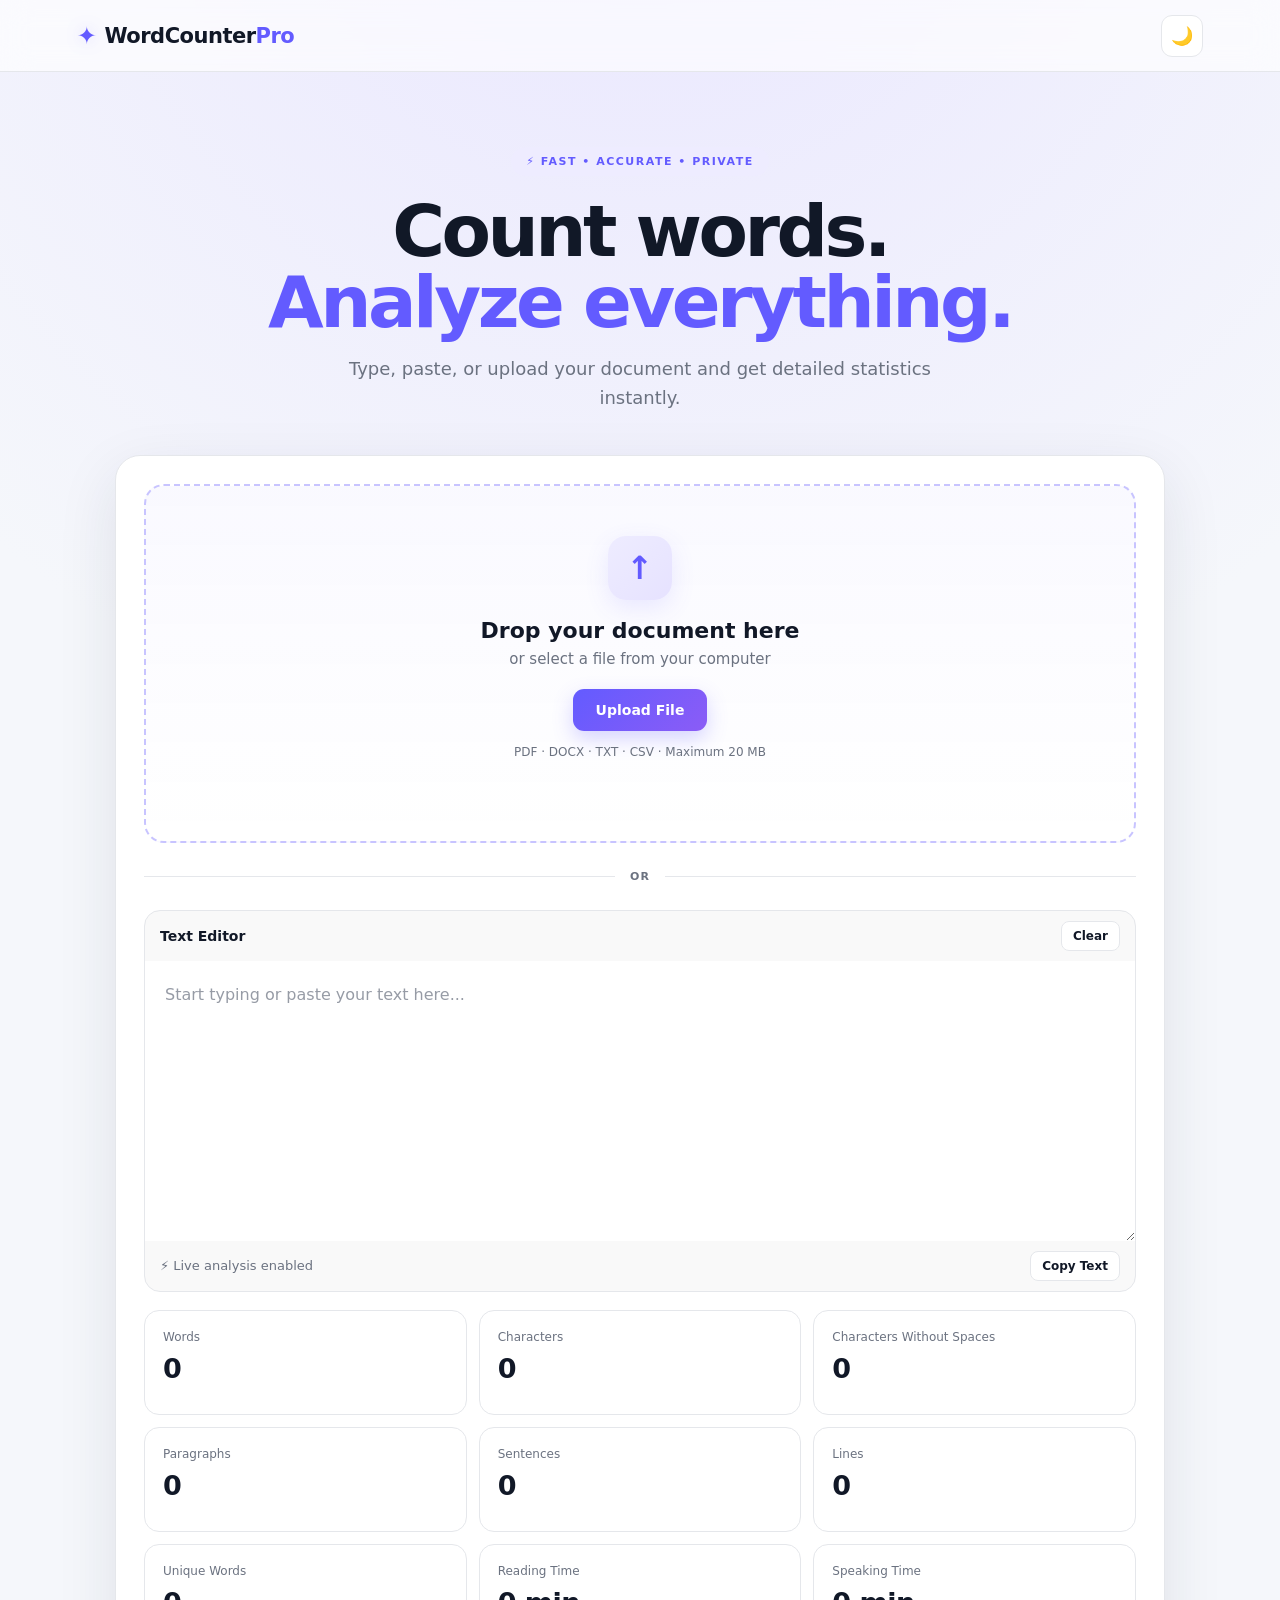
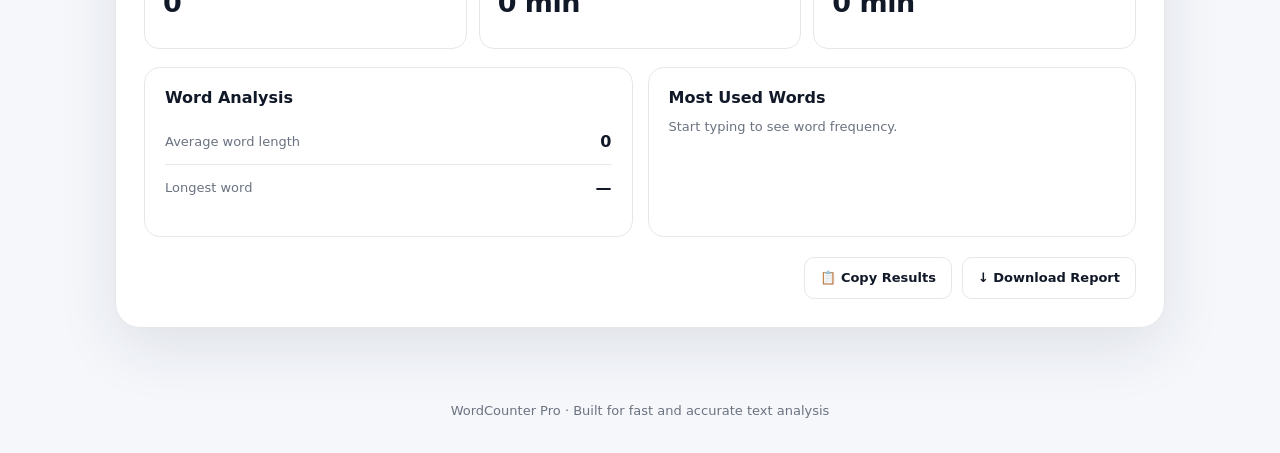
==== frontend/index.html @ 3a003960 "Initial WordCounter Pro website" ====
<!DOCTYPE html>

<html lang="en">

<head>

    <meta charset="UTF-8">

    <meta
        name="viewport"
        content="width=device-width, initial-scale=1.0"
    >

    <title>WordCounter Pro</title>

    <link
        rel="stylesheet"
        href="style.css"
    >

</head>


<body>


<header class="navbar">

    <div class="logo">

        <span class="logo-icon">✦</span>

        WordCounter
        <span>Pro</span>

    </div>


    <button
        id="themeButton"
        class="theme-button"
    >

        🌙

    </button>

</header>



<main>


<section class="hero">

    <div class="badge">

        ⚡ FAST • ACCURATE • PRIVATE

    </div>


    <h1>

        Count words.
        <span>Analyze everything.</span>

    </h1>


    <p>

        Type, paste, or upload your document
        and get detailed statistics instantly.

    </p>

</section>



<section class="main-card">


<!-- UPLOAD -->

<div
    id="dropZone"
    class="upload-area"
>


    <div class="upload-icon">

        ↑

    </div>


    <h2>

        Drop your document here

    </h2>


    <p>

        or select a file from your computer

    </p>


    <label class="upload-button">

        Upload File

        <input
            id="fileInput"
            type="file"
            accept=".pdf,.docx,.txt,.csv"
            hidden
        >

    </label>


    <small>

        PDF · DOCX · TXT · CSV
        · Maximum 20 MB

    </small>


    <div
        id="uploadStatus"
        class="upload-status"
    ></div>


</div>



<div class="or">

    <span>OR</span>

</div>



<!-- TEXT EDITOR -->

<div class="editor">


    <div class="editor-header">

        <strong>

            Text Editor

        </strong>


        <button
            id="clearButton"
            class="small-button"
        >

            Clear

        </button>

    </div>


    <textarea
        id="textInput"
        placeholder="Start typing or paste your text here..."
    ></textarea>


    <div class="editor-footer">

        <span>

            ⚡ Live analysis enabled

        </span>


        <button
            id="copyTextButton"
            class="small-button"
        >

            Copy Text

        </button>

    </div>


</div>



<!-- STATISTICS -->

<section class="statistics">


<div class="stat-card">

    <span>Words</span>

    <strong id="words">
        0
    </strong>

</div>


<div class="stat-card">

    <span>Characters</span>

    <strong id="characters">
        0
    </strong>

</div>


<div class="stat-card">

    <span>Characters Without Spaces</span>

    <strong id="charactersNoSpaces">
        0
    </strong>

</div>


<div class="stat-card">

    <span>Paragraphs</span>

    <strong id="paragraphs">
        0
    </strong>

</div>


<div class="stat-card">

    <span>Sentences</span>

    <strong id="sentences">
        0
    </strong>

</div>


<div class="stat-card">

    <span>Lines</span>

    <strong id="lines">
        0
    </strong>

</div>


<div class="stat-card">

    <span>Unique Words</span>

    <strong id="uniqueWords">
        0
    </strong>

</div>


<div class="stat-card">

    <span>Reading Time</span>

    <strong id="readingTime">
        0 min
    </strong>

</div>


<div class="stat-card">

    <span>Speaking Time</span>

    <strong id="speakingTime">
        0 min
    </strong>

</div>


</section>



<!-- ADVANCED -->

<section class="advanced">


<div class="advanced-card">

    <h3>
        Word Analysis
    </h3>


    <div class="analysis-row">

        <span>
            Average word length
        </span>

        <strong id="averageWord">
            0
        </strong>

    </div>


    <div class="analysis-row">

        <span>
            Longest word
        </span>

        <strong id="longestWord">
            —
        </strong>

    </div>

</div>



<div class="advanced-card">

    <h3>
        Most Used Words
    </h3>


    <div
        id="topWords"
        class="top-words"
    >

        <span class="empty">

            Start typing to see word frequency.

        </span>

    </div>

</div>


</section>



<!-- ACTIONS -->

<div class="actions">


<button
    id="copyResults"
    class="secondary-button"
>

    📋 Copy Results

</button>


<button
    id="downloadResults"
    class="secondary-button"
>

    ↓ Download Report

</button>


</div>


</section>

</main>



<footer>

    WordCounter Pro · Built for fast and accurate text analysis

</footer>



<script src="app.js"></script>

</body>

</html>
---- frontend/style.css ----
:root {
    --background: #f5f7fb;
    --card: #ffffff;
    --card-hover: #fafaff;
    --text: #111827;
    --muted: #6b7280;
    --border: #e5e7eb;

    --primary: #635bff;
    --primary-dark: #5148e5;
    --secondary: #8b5cf6;

    --success: #10b981;
    --danger: #ef4444;

    --shadow:
        0 20px 60px rgba(31, 41, 55, 0.10);

    --shadow-small:
        0 8px 25px rgba(31, 41, 55, 0.08);
}


/* =====================================================
   DARK MODE VARIABLES
===================================================== */

body.dark {
    --background: #090d18;
    --card: #111827;
    --card-hover: #172033;
    --text: #f9fafb;
    --muted: #9ca3af;
    --border: #263149;

    --shadow:
        0 20px 60px rgba(0, 0, 0, 0.35);

    --shadow-small:
        0 8px 25px rgba(0, 0, 0, 0.25);
}


/* =====================================================
   RESET
===================================================== */

* {
    box-sizing: border-box;
    margin: 0;
    padding: 0;
}


html {
    scroll-behavior: smooth;
}


body {
    min-height: 100vh;

    font-family:
        Inter,
        system-ui,
        -apple-system,
        BlinkMacSystemFont,
        "Segoe UI",
        sans-serif;

    color: var(--text);

    background:
        radial-gradient(
            circle at 50% -10%,
            #e9e6ff 0%,
            var(--background) 42%
        );

    transition:
        background 0.3s ease,
        color 0.3s ease;
}


body.dark {
    background:
        radial-gradient(
            circle at 50% -10%,
            #28204f 0%,
            var(--background) 45%
        );
}


button,
input,
textarea {
    font-family: inherit;
}


button {
    cursor: pointer;
}


::selection {
    background: rgba(99, 91, 255, 0.25);
}


/* =====================================================
   NAVBAR
===================================================== */

.navbar {
    width: 100%;
    height: 72px;

    display: flex;
    align-items: center;
    justify-content: space-between;

    padding: 0 6%;

    border-bottom: 1px solid var(--border);

    background: rgba(255, 255, 255, 0.65);

    backdrop-filter: blur(15px);
    -webkit-backdrop-filter: blur(15px);

    position: sticky;
    top: 0;

    z-index: 100;

    transition:
        background 0.3s ease,
        border-color 0.3s ease;
}


body.dark .navbar {
    background: rgba(17, 24, 39, 0.75);
}


/* =====================================================
   LOGO
===================================================== */

.logo {
    display: flex;
    align-items: center;

    font-size: 21px;
    font-weight: 750;

    letter-spacing: -0.5px;
}


.logo-icon {
    color: var(--primary);

    font-size: 24px;

    margin-right: 8px;

    filter:
        drop-shadow(
            0 0 8px rgba(99, 91, 255, 0.25)
        );
}


.logo span:last-child {
    color: var(--primary);
}


/* =====================================================
   THEME BUTTON
===================================================== */

.theme-button {
    width: 42px;
    height: 42px;

    display: flex;
    align-items: center;
    justify-content: center;

    border: 1px solid var(--border);

    border-radius: 11px;

    background: var(--card);

    color: var(--text);

    font-size: 18px;

    transition:
        transform 0.2s ease,
        border-color 0.2s ease,
        background 0.2s ease;
}


.theme-button:hover {
    border-color: var(--primary);

    transform: translateY(-2px);

    box-shadow:
        0 5px 15px rgba(99, 91, 255, 0.15);
}


.theme-button:active {
    transform: scale(0.95);
}


/* =====================================================
   MAIN
===================================================== */

main {
    width: min(1050px, 92%);

    margin: 0 auto;

    padding-bottom: 40px;
}


/* =====================================================
   HERO
===================================================== */

.hero {
    text-align: center;

    padding:
        75px
        0
        42px;
}


.badge {
    display: inline-flex;
    align-items: center;
    justify-content: center;

    padding:
        8px
        15px;

    border-radius: 999px;

    background: #eeecff;

    color: var(--primary);

    font-size: 11px;

    font-weight: 800;

    letter-spacing: 1.5px;
}


body.dark .badge {
    background: #211d40;
}


.hero h1 {
    margin:
        20px
        0
        18px;

    font-size:
        clamp(42px, 7vw, 72px);

    line-height: 0.98;

    letter-spacing: -3.5px;

    font-weight: 800;
}


.hero h1 span {
    display: block;

    color: var(--primary);
}


.hero p {
    max-width: 650px;

    margin: auto;

    color: var(--muted);

    font-size: 18px;

    line-height: 1.6;
}


/* =====================================================
   MAIN APPLICATION CARD
===================================================== */

.main-card {
    background: var(--card);

    border:
        1px solid var(--border);

    border-radius: 25px;

    padding: 28px;

    box-shadow: var(--shadow);

    transition:
        background 0.3s ease,
        border-color 0.3s ease;
}


/* =====================================================
   UPLOAD AREA
===================================================== */

.upload-area {
    position: relative;

    border:
        2px dashed #c8c4ff;

    border-radius: 20px;

    padding:
        50px
        20px;

    text-align: center;

    background:
        linear-gradient(
            180deg,
            rgba(99, 91, 255, 0.035),
            transparent
        );

    transition:
        transform 0.25s ease,
        border-color 0.25s ease,
        background 0.25s ease;
}


body.dark .upload-area {
    border-color: #4d46a5;

    background:
        linear-gradient(
            180deg,
            rgba(99, 91, 255, 0.08),
            transparent
        );
}


.upload-area:hover {
    border-color: var(--primary);

    background:
        linear-gradient(
            180deg,
            rgba(99, 91, 255, 0.07),
            transparent
        );
}


.upload-area.dragging {
    transform: scale(1.015);

    border-color: var(--primary);

    background:
        rgba(99, 91, 255, 0.08);

    box-shadow:
        0 0 0 5px rgba(99, 91, 255, 0.08);
}


/* =====================================================
   UPLOAD ICON
===================================================== */

.upload-icon {
    width: 64px;
    height: 64px;

    margin:
        0
        auto
        18px;

    display: flex;
    align-items: center;
    justify-content: center;

    border-radius: 18px;

    background:
        linear-gradient(
            135deg,
            #eeecff,
            #e6e2ff
        );

    color: var(--primary);

    font-size: 32px;

    font-weight: 700;

    box-shadow:
        0 8px 25px rgba(99, 91, 255, 0.12);
}


body.dark .upload-icon {
    background:
        linear-gradient(
            135deg,
            #29234f,
            #211d40
        );
}


/* =====================================================
   UPLOAD TEXT
===================================================== */

.upload-area h2 {
    margin-bottom: 7px;

    font-size: 22px;

    font-weight: 750;
}


.upload-area p {
    margin-bottom: 4px;

    color: var(--muted);

    font-size: 15px;
}


.upload-area small {
    display: block;

    color: var(--muted);

    font-size: 12px;

    margin-top: 4px;
}


/* =====================================================
   UPLOAD BUTTON
===================================================== */

.upload-button {
    display: inline-flex;
    align-items: center;
    justify-content: center;

    margin:
        17px
        0
        10px;

    padding:
        13px
        23px;

    border-radius: 11px;

    background:
        linear-gradient(
            135deg,
            var(--primary),
            var(--secondary)
        );

    color: #ffffff;

    font-size: 14px;

    font-weight: 750;

    box-shadow:
        0 8px 20px rgba(99, 91, 255, 0.25);

    transition:
        transform 0.2s ease,
        box-shadow 0.2s ease;
}


.upload-button:hover {
    transform: translateY(-2px);

    box-shadow:
        0 12px 25px rgba(99, 91, 255, 0.32);
}


.upload-button:active {
    transform: translateY(0);
}


/* =====================================================
   UPLOAD STATUS
===================================================== */

.upload-status {
    min-height: 22px;

    margin-top: 10px;

    color: var(--primary);

    font-size: 13px;

    font-weight: 600;
}


/* =====================================================
   OR DIVIDER
===================================================== */

.or {
    display: flex;
    align-items: center;

    gap: 15px;

    margin:
        27px
        0;

    color: var(--muted);

    font-size: 11px;

    font-weight: 800;

    letter-spacing: 1px;
}


.or::before,
.or::after {
    content: "";

    flex: 1;

    height: 1px;

    background: var(--border);
}


/* =====================================================
   TEXT EDITOR
===================================================== */

.editor {
    overflow: hidden;

    border:
        1px solid var(--border);

    border-radius: 16px;

    background: var(--card);

    transition:
        border-color 0.2s ease,
        box-shadow 0.2s ease;
}


.editor:focus-within {
    border-color: var(--primary);

    box-shadow:
        0 0 0 4px rgba(99, 91, 255, 0.08);
}


/* =====================================================
   EDITOR HEADER / FOOTER
===================================================== */

.editor-header,
.editor-footer {
    min-height: 48px;

    display: flex;
    align-items: center;
    justify-content: space-between;

    padding:
        10px
        15px;

    background:
        rgba(100, 100, 100, 0.035);

    color: var(--muted);

    font-size: 13px;
}


.editor-header strong {
    color: var(--text);

    font-size: 14px;
}


/* =====================================================
   TEXTAREA
===================================================== */

textarea {
    display: block;

    width: 100%;

    min-height: 280px;

    resize: vertical;

    border: none;

    outline: none;

    padding:
        20px;

    background: var(--card);

    color: var(--text);

    font-family: inherit;

    font-size: 16px;

    line-height: 1.75;

    transition:
        background 0.3s ease,
        color 0.3s ease;
}


textarea::placeholder {
    color: var(--muted);

    opacity: 0.7;
}


/* =====================================================
   SMALL BUTTON
===================================================== */

.small-button {
    border:
        1px solid var(--border);

    background: var(--card);

    color: var(--text);

    padding:
        7px
        11px;

    border-radius: 8px;

    font-size: 12px;

    font-weight: 600;

    transition:
        border-color 0.2s ease,
        background 0.2s ease,
        transform 0.2s ease;
}


.small-button:hover {
    border-color: var(--primary);

    color: var(--primary);

    transform: translateY(-1px);
}


/* =====================================================
   STATISTICS
===================================================== */

.statistics {
    display: grid;

    grid-template-columns:
        repeat(3, 1fr);

    gap: 12px;

    margin-top: 18px;
}


.stat-card {
    min-height: 105px;

    border:
        1px solid var(--border);

    border-radius: 15px;

    padding: 18px;

    background: var(--card);

    transition:
        transform 0.2s ease,
        border-color 0.2s ease,
        background 0.2s ease;
}


.stat-card:hover {
    transform: translateY(-3px);

    border-color:
        rgba(99, 91, 255, 0.45);

    background: var(--card-hover);

    box-shadow: var(--shadow-small);
}


.stat-card span {
    display: block;

    color: var(--muted);

    font-size: 12px;

    line-height: 1.4;
}


.stat-card strong {
    display: block;

    margin-top: 8px;

    color: var(--text);

    font-size: 27px;

    font-weight: 750;

    letter-spacing: -0.5px;

    overflow-wrap: anywhere;
}


/* =====================================================
   ADVANCED ANALYSIS
===================================================== */

.advanced {
    display: grid;

    grid-template-columns:
        1fr 1fr;

    gap: 15px;

    margin-top: 18px;
}


.advanced-card {
    min-height: 170px;

    border:
        1px solid var(--border);

    border-radius: 16px;

    padding: 20px;

    background: var(--card);
}


.advanced-card h3 {
    margin-bottom: 12px;

    font-size: 16px;
}


/* =====================================================
   ANALYSIS ROW
===================================================== */

.analysis-row {
    display: flex;

    align-items: center;

    justify-content: space-between;

    gap: 15px;

    padding:
        13px
        0;

    border-bottom:
        1px solid var(--border);
}


.analysis-row:last-child {
    border-bottom: none;
}


.analysis-row span {
    color: var(--muted);

    font-size: 13px;
}


.analysis-row strong {
    max-width: 55%;

    color: var(--text);

    text-align: right;

    overflow-wrap: anywhere;
}


/* =====================================================
   TOP WORDS
===================================================== */

.top-words {
    display: flex;

    flex-wrap: wrap;

    gap: 8px;
}


.word {
    display: inline-flex;
    align-items: center;

    padding:
        7px
        11px;

    border:
        1px solid var(--border);

    border-radius: 50px;

    background:
        rgba(99, 91, 255, 0.04);

    color: var(--text);

    font-size: 12px;

    transition:
        transform 0.2s ease,
        border-color 0.2s ease;
}


.word:hover {
    transform: translateY(-2px);

    border-color:
        rgba(99, 91, 255, 0.45);
}


.empty {
    color: var(--muted);

    font-size: 13px;
}


/* =====================================================
   ACTION BUTTONS
===================================================== */

.actions {
    display: flex;

    justify-content: flex-end;

    align-items: center;

    gap: 10px;

    margin-top: 20px;
}


.secondary-button {
    display: inline-flex;

    align-items: center;

    justify-content: center;

    gap: 7px;

    min-height: 42px;

    border:
        1px solid var(--border);

    background: var(--card);

    color: var(--text);

    border-radius: 10px;

    padding:
        10px
        15px;

    font-size: 13px;

    font-weight: 650;

    transition:
        transform 0.2s ease,
        border-color 0.2s ease,
        background 0.2s ease;
}


.secondary-button:hover {
    border-color: var(--primary);

    color: var(--primary);

    transform: translateY(-2px);

    background:
        rgba(99, 91, 255, 0.04);
}


.secondary-button:active {
    transform: translateY(0);
}


/* =====================================================
   FOOTER
===================================================== */

footer {
    text-align: center;

    color: var(--muted);

    padding:
        35px
        20px;

    font-size: 13px;
}


/* =====================================================
   SCROLLBAR
===================================================== */

::-webkit-scrollbar {
    width: 9px;
}


::-webkit-scrollbar-track {
    background: var(--background);
}


::-webkit-scrollbar-thumb {
    background: #aaa7c9;

    border-radius: 20px;
}


::-webkit-scrollbar-thumb:hover {
    background: var(--primary);
}


/* =====================================================
   RESPONSIVE — TABLET
===================================================== */

@media (max-width: 850px) {

    .statistics {
        grid-template-columns:
            repeat(2, 1fr);
    }


    .advanced {
        grid-template-columns:
            1fr;
    }

}


/* =====================================================
   RESPONSIVE — MOBILE
===================================================== */

@media (max-width: 600px) {

    .navbar {
        height: 64px;

        padding:
            0
            4%;
    }


    .logo {
        font-size: 18px;
    }


    .hero {
        padding:
            48px
            0
            30px;
    }


    .hero h1 {
        font-size:
            clamp(38px, 12vw, 55px);

        letter-spacing: -2.5px;
    }


    .hero p {
        font-size: 15px;
    }


    .main-card {
        padding: 15px;

        border-radius: 18px;
    }


    .upload-area {
        padding:
            38px
            15px;
    }


    .upload-area h2 {
        font-size: 19px;
    }


    .statistics {
        grid-template-columns:
            repeat(2, 1fr);

        gap: 9px;
    }


    .stat-card {
        min-height: 95px;

        padding: 14px;
    }


    .stat-card strong {
        font-size: 22px;
    }


    .stat-card span {
        font-size: 11px;
    }


    .advanced {
        grid-template-columns:
            1fr;
    }


    .actions {
        flex-direction: column;

        width: 100%;
    }


    .secondary-button {
        width: 100%;
    }


    textarea {
        min-height: 240px;

        font-size: 15px;
    }

}


/* =====================================================
   VERY SMALL PHONES
===================================================== */

@media (max-width: 380px) {

    .statistics {
        grid-template-columns:
            1fr;
    }


    .hero h1 {
        font-size: 38px;
    }


    .upload-icon {
        width: 55px;
        height: 55px;

        font-size: 27px;
    }

}
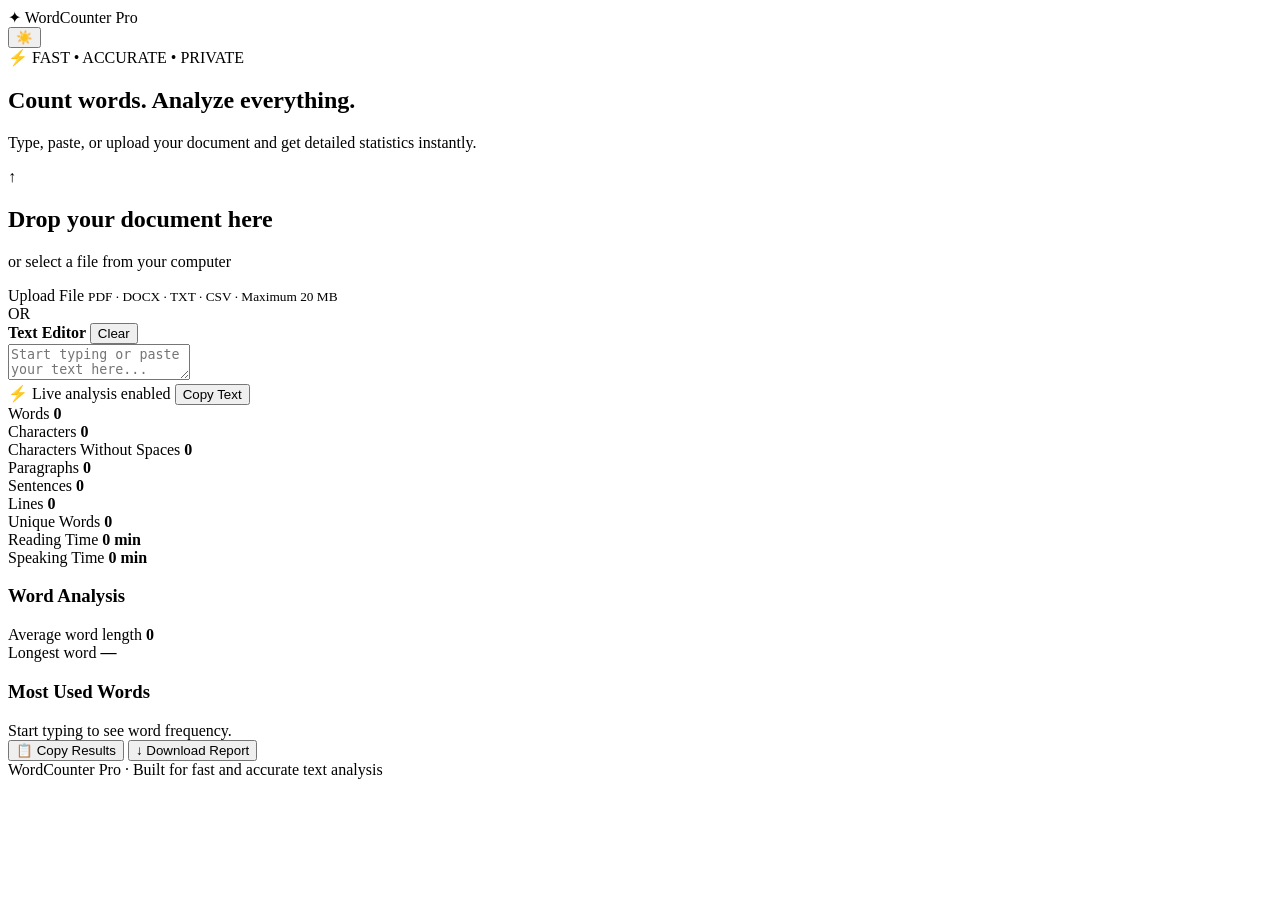
==== commit 27c1f751: "Move static files to frontend directory" ====
--- a/frontend/index.html
+++ b/frontend/index.html
@@ -1,5 +1,4 @@
 <!DOCTYPE html>
-
 <html lang="en">
 
 <head>
@@ -11,11 +10,58 @@
         content="width=device-width, initial-scale=1.0"
     >
 
+    <meta
+        name="description"
+        content="WordCounter Pro - Fast, accurate and private word counting and document analysis."
+    >
+
+    <meta
+        name="theme-color"
+        content="#6366f1"
+    >
+
     <title>WordCounter Pro</title>
+
+    <!-- =====================================================
+         THEME INITIALIZATION
+         Runs BEFORE the page is displayed.
+         This prevents dark/light mode flashing.
+    ====================================================== -->
+
+    <script>
+        (function () {
+
+            const savedTheme =
+                localStorage.getItem("wordcounter-theme");
+
+            if (
+                savedTheme === "light" ||
+                savedTheme === "dark"
+            ) {
+
+                document.documentElement.setAttribute(
+                    "data-theme",
+                    savedTheme
+                );
+
+            } else {
+
+                document.documentElement.setAttribute(
+                    "data-theme",
+                    "dark"
+                );
+            }
+
+        })();
+    </script>
+
+    <!-- =====================================================
+         STYLESHEET
+    ====================================================== -->
 
     <link
         rel="stylesheet"
-        href="style.css"
+        href="/static/style.css"
     >
 
 </head>
@@ -24,6 +70,10 @@
 <body>
 
 
+<!-- =====================================================
+     NAVBAR
+====================================================== -->
+
 <header class="navbar">
 
     <div class="logo">
@@ -31,6 +81,7 @@
         <span class="logo-icon">✦</span>
 
         WordCounter
+
         <span>Pro</span>
 
     </div>
@@ -39,32 +90,42 @@
     <button
         id="themeButton"
         class="theme-button"
-    >
-
-        🌙
-
+        type="button"
+        aria-label="Switch to light mode"
+        title="Switch to light mode"
+    >
+        ☀️
     </button>
 
 </header>
 
 
 
+<!-- =====================================================
+     MAIN
+====================================================== -->
+
 <main>
 
 
+<!-- =====================================================
+     HERO
+====================================================== -->
+
 <section class="hero">
 
     <div class="badge">
-
         ⚡ FAST • ACCURATE • PRIVATE
-
     </div>
 
 
     <h1>
 
         Count words.
-        <span>Analyze everything.</span>
+
+        <span>
+            Analyze everything.
+        </span>
 
     </h1>
 
@@ -80,39 +141,41 @@
 
 
 
+<!-- =====================================================
+     MAIN CARD
+====================================================== -->
+
 <section class="main-card">
 
 
-<!-- UPLOAD -->
+<!-- =====================================================
+     FILE UPLOAD
+====================================================== -->
 
 <div
     id="dropZone"
     class="upload-area"
 >
 
-
     <div class="upload-icon">
-
         ↑
-
     </div>
 
 
     <h2>
-
         Drop your document here
-
     </h2>
 
 
     <p>
-
         or select a file from your computer
-
     </p>
 
 
-    <label class="upload-button">
+    <label
+        class="upload-button"
+        for="fileInput"
+    >
 
         Upload File
 
@@ -127,32 +190,37 @@
 
 
     <small>
-
-        PDF · DOCX · TXT · CSV
-        · Maximum 20 MB
-
+        PDF · DOCX · TXT · CSV · Maximum 20 MB
     </small>
 
 
     <div
         id="uploadStatus"
         class="upload-status"
+        aria-live="polite"
     ></div>
 
-
 </div>
 
 
 
+<!-- =====================================================
+     OR
+====================================================== -->
+
 <div class="or">
 
-    <span>OR</span>
+    <span>
+        OR
+    </span>
 
 </div>
 
 
 
-<!-- TEXT EDITOR -->
+<!-- =====================================================
+     TEXT EDITOR
+====================================================== -->
 
 <div class="editor">
 
@@ -160,19 +228,16 @@
     <div class="editor-header">
 
         <strong>
-
             Text Editor
-
         </strong>
 
 
         <button
             id="clearButton"
             class="small-button"
+            type="button"
         >
-
             Clear
-
         </button>
 
     </div>
@@ -181,244 +246,271 @@
     <textarea
         id="textInput"
         placeholder="Start typing or paste your text here..."
+        spellcheck="true"
+        aria-label="Text editor"
     ></textarea>
 
 
     <div class="editor-footer">
 
         <span>
-
             ⚡ Live analysis enabled
-
         </span>
 
 
         <button
             id="copyTextButton"
             class="small-button"
+            type="button"
         >
-
             Copy Text
-
         </button>
 
     </div>
 
-
 </div>
 
 
 
-<!-- STATISTICS -->
-
-<section class="statistics">
-
-
-<div class="stat-card">
-
-    <span>Words</span>
-
-    <strong id="words">
-        0
-    </strong>
+<!-- =====================================================
+     STATISTICS
+====================================================== -->
+
+<section
+    class="statistics"
+    aria-label="Text statistics"
+>
+
+
+    <div class="stat-card">
+
+        <span>
+            Words
+        </span>
+
+        <strong id="words">
+            0
+        </strong>
+
+    </div>
+
+
+    <div class="stat-card">
+
+        <span>
+            Characters
+        </span>
+
+        <strong id="characters">
+            0
+        </strong>
+
+    </div>
+
+
+    <div class="stat-card">
+
+        <span>
+            Characters Without Spaces
+        </span>
+
+        <strong id="charactersNoSpaces">
+            0
+        </strong>
+
+    </div>
+
+
+    <div class="stat-card">
+
+        <span>
+            Paragraphs
+        </span>
+
+        <strong id="paragraphs">
+            0
+        </strong>
+
+    </div>
+
+
+    <div class="stat-card">
+
+        <span>
+            Sentences
+        </span>
+
+        <strong id="sentences">
+            0
+        </strong>
+
+    </div>
+
+
+    <div class="stat-card">
+
+        <span>
+            Lines
+        </span>
+
+        <strong id="lines">
+            0
+        </strong>
+
+    </div>
+
+
+    <div class="stat-card">
+
+        <span>
+            Unique Words
+        </span>
+
+        <strong id="uniqueWords">
+            0
+        </strong>
+
+    </div>
+
+
+    <div class="stat-card">
+
+        <span>
+            Reading Time
+        </span>
+
+        <strong id="readingTime">
+            0 min
+        </strong>
+
+    </div>
+
+
+    <div class="stat-card">
+
+        <span>
+            Speaking Time
+        </span>
+
+        <strong id="speakingTime">
+            0 min
+        </strong>
+
+    </div>
+
+</section>
+
+
+
+<!-- =====================================================
+     ADVANCED ANALYSIS
+====================================================== -->
+
+<section class="advanced">
+
+
+    <div class="advanced-card">
+
+        <h3>
+            Word Analysis
+        </h3>
+
+
+        <div class="analysis-row">
+
+            <span>
+                Average word length
+            </span>
+
+            <strong id="averageWord">
+                0
+            </strong>
+
+        </div>
+
+
+        <div class="analysis-row">
+
+            <span>
+                Longest word
+            </span>
+
+            <strong id="longestWord">
+                —
+            </strong>
+
+        </div>
+
+    </div>
+
+
+
+    <div class="advanced-card">
+
+        <h3>
+            Most Used Words
+        </h3>
+
+
+        <div
+            id="topWords"
+            class="top-words"
+        >
+
+            <span class="empty">
+                Start typing to see word frequency.
+            </span>
+
+        </div>
+
+    </div>
+
+</section>
+
+
+
+<!-- =====================================================
+     ACTIONS
+====================================================== -->
+
+<div class="actions">
+
+
+    <button
+        id="copyResults"
+        class="secondary-button"
+        type="button"
+    >
+
+        📋 Copy Results
+
+    </button>
+
+
+    <button
+        id="downloadResults"
+        class="secondary-button"
+        type="button"
+    >
+
+        ↓ Download Report
+
+    </button>
+
 
 </div>
 
 
-<div class="stat-card">
-
-    <span>Characters</span>
-
-    <strong id="characters">
-        0
-    </strong>
-
-</div>
-
-
-<div class="stat-card">
-
-    <span>Characters Without Spaces</span>
-
-    <strong id="charactersNoSpaces">
-        0
-    </strong>
-
-</div>
-
-
-<div class="stat-card">
-
-    <span>Paragraphs</span>
-
-    <strong id="paragraphs">
-        0
-    </strong>
-
-</div>
-
-
-<div class="stat-card">
-
-    <span>Sentences</span>
-
-    <strong id="sentences">
-        0
-    </strong>
-
-</div>
-
-
-<div class="stat-card">
-
-    <span>Lines</span>
-
-    <strong id="lines">
-        0
-    </strong>
-
-</div>
-
-
-<div class="stat-card">
-
-    <span>Unique Words</span>
-
-    <strong id="uniqueWords">
-        0
-    </strong>
-
-</div>
-
-
-<div class="stat-card">
-
-    <span>Reading Time</span>
-
-    <strong id="readingTime">
-        0 min
-    </strong>
-
-</div>
-
-
-<div class="stat-card">
-
-    <span>Speaking Time</span>
-
-    <strong id="speakingTime">
-        0 min
-    </strong>
-
-</div>
-
-
 </section>
 
-
-
-<!-- ADVANCED -->
-
-<section class="advanced">
-
-
-<div class="advanced-card">
-
-    <h3>
-        Word Analysis
-    </h3>
-
-
-    <div class="analysis-row">
-
-        <span>
-            Average word length
-        </span>
-
-        <strong id="averageWord">
-            0
-        </strong>
-
-    </div>
-
-
-    <div class="analysis-row">
-
-        <span>
-            Longest word
-        </span>
-
-        <strong id="longestWord">
-            —
-        </strong>
-
-    </div>
-
-</div>
-
-
-
-<div class="advanced-card">
-
-    <h3>
-        Most Used Words
-    </h3>
-
-
-    <div
-        id="topWords"
-        class="top-words"
-    >
-
-        <span class="empty">
-
-            Start typing to see word frequency.
-
-        </span>
-
-    </div>
-
-</div>
-
-
-</section>
-
-
-
-<!-- ACTIONS -->
-
-<div class="actions">
-
-
-<button
-    id="copyResults"
-    class="secondary-button"
->
-
-    📋 Copy Results
-
-</button>
-
-
-<button
-    id="downloadResults"
-    class="secondary-button"
->
-
-    ↓ Download Report
-
-</button>
-
-
-</div>
-
-
-</section>
-
 </main>
 
 
 
+<!-- =====================================================
+     FOOTER
+====================================================== -->
+
 <footer>
 
     WordCounter Pro · Built for fast and accurate text analysis
@@ -427,7 +519,12 @@
 
 
 
-<script src="app.js"></script>
+<!-- =====================================================
+     JAVASCRIPT
+====================================================== -->
+
+<script src="/static/app.js"></script>
+
 
 </body>
 
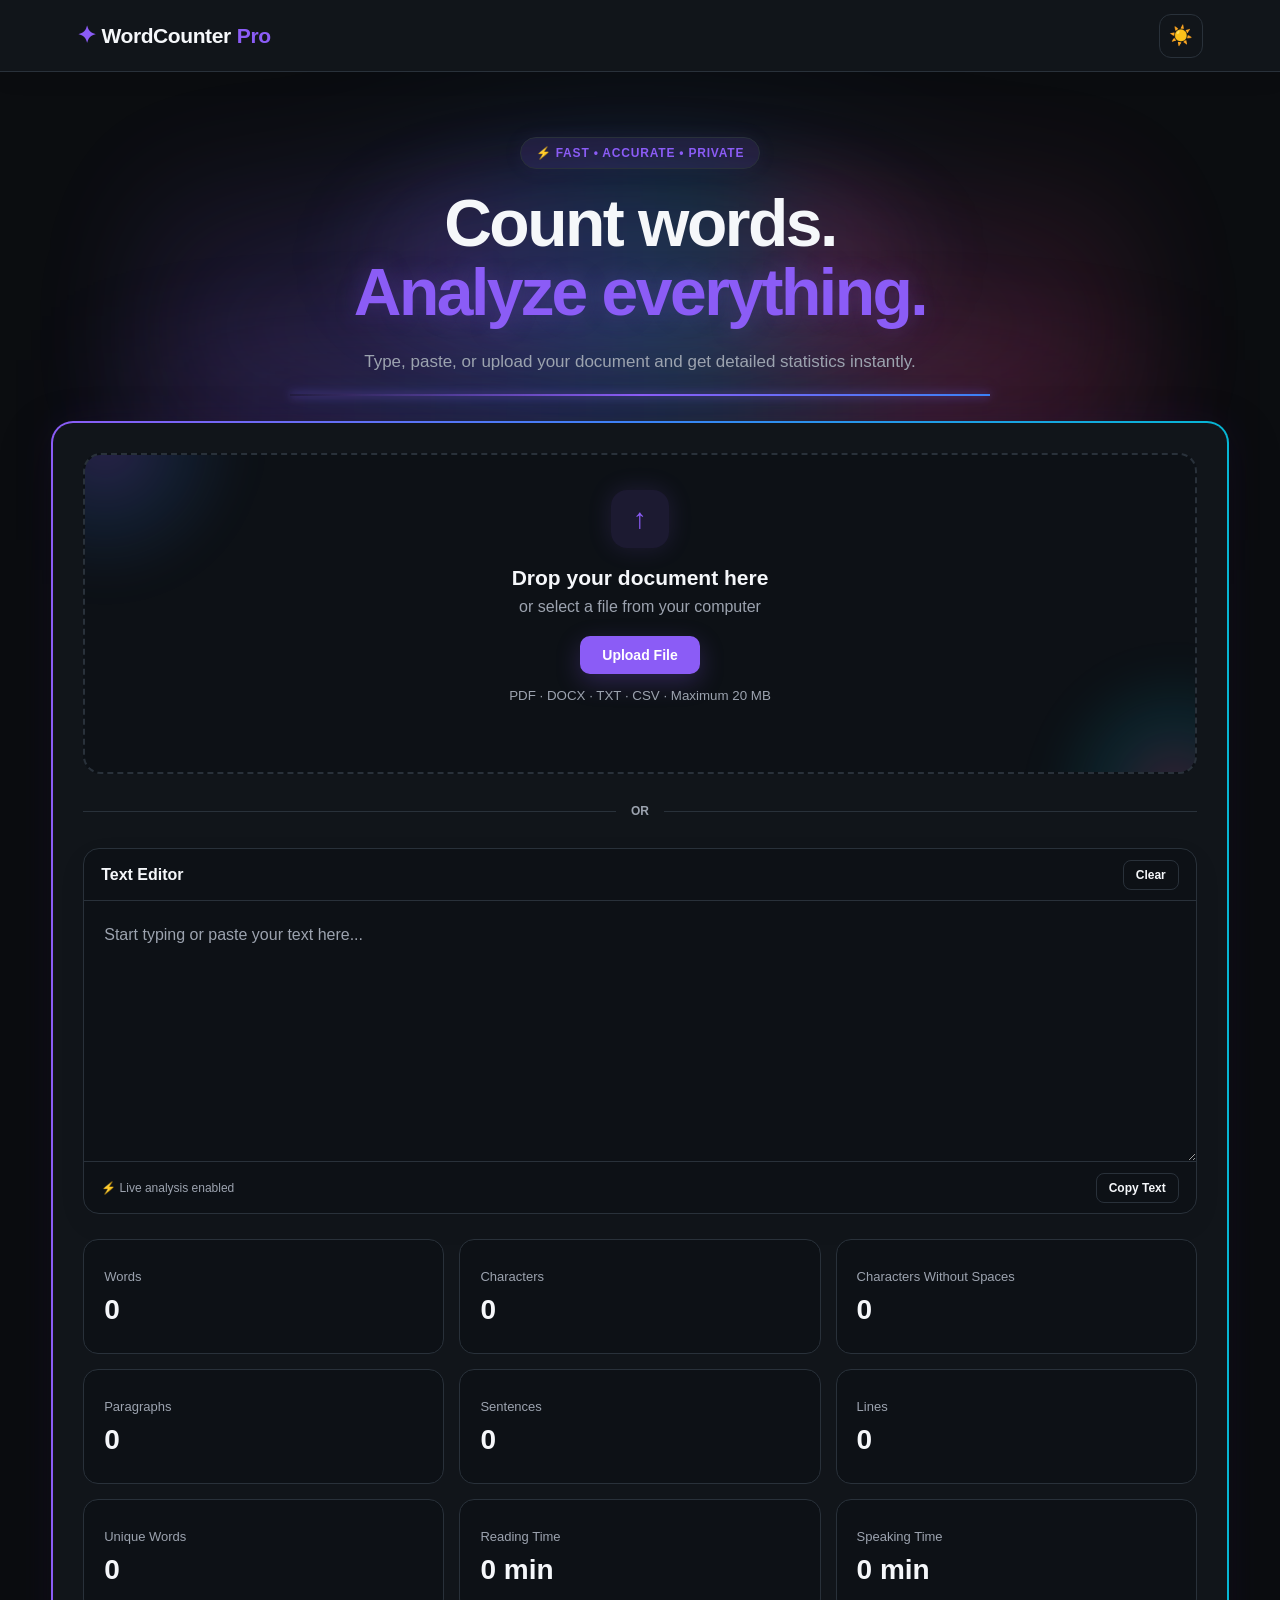
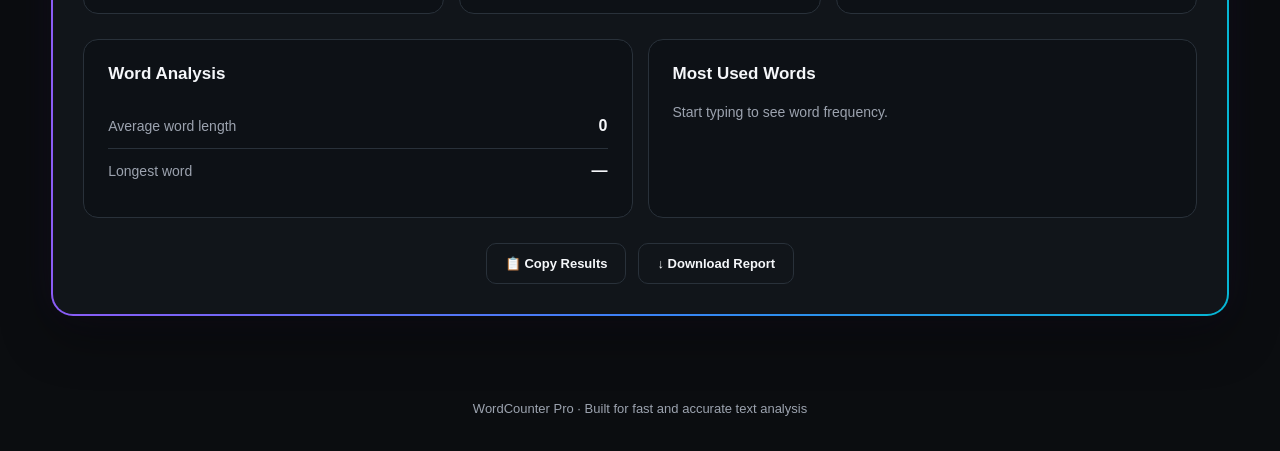
==== commit c9498ab5: "Fix CSS and JS asset paths for frontend host" ====
--- a/frontend/index.html
+++ b/frontend/index.html
@@ -61,7 +61,7 @@
 
     <link
         rel="stylesheet"
-        href="/static/style.css"
+        href="style.css"
     >
 
 </head>
@@ -523,7 +523,7 @@
      JAVASCRIPT
 ====================================================== -->
 
-<script src="/static/app.js"></script>
+<script src="app.js"></script>
 
 
 </body>
--- a/frontend/style.css
+++ b/frontend/style.css
@@ -0,0 +1,1690 @@
+/* =========================================================
+   WORDCOUNTER PRO
+   COMPLETE RESPONSIVE CSS
+   DARK + LIGHT MODE
+   PREMIUM RGB WAVE LIGHTING
+   NO BACKDROP-FILTER
+   ========================================================= */
+
+
+/* =========================================================
+   THEME VARIABLES
+   ========================================================= */
+
+:root {
+    --bg: #0b0d10;
+    --card: #11151a;
+    --card-hover: #171c22;
+
+    --text: #f5f7fa;
+    --muted: #9ca3af;
+
+    --border: #29313a;
+    --input: #0d1116;
+
+    --accent: #8b5cf6;
+    --accent-hover: #7c3aed;
+    --accent-soft: rgba(139, 92, 246, 0.12);
+
+    --success: #22c55e;
+    --danger: #ef4444;
+
+    --shadow: rgba(0, 0, 0, 0.35);
+}
+
+
+/* =========================================================
+   LIGHT MODE
+   ========================================================= */
+
+html[data-theme="light"] {
+    --bg: #f5f7fb;
+    --card: #ffffff;
+    --card-hover: #f8fafc;
+
+    --text: #111827;
+    --muted: #64748b;
+
+    --border: #d9e0e8;
+    --input: #ffffff;
+
+    --accent: #7c3aed;
+    --accent-hover: #6d28d9;
+    --accent-soft: rgba(124, 58, 237, 0.08);
+
+    --success: #16a34a;
+    --danger: #dc2626;
+
+    --shadow: rgba(15, 23, 42, 0.10);
+}
+
+
+/* =========================================================
+   RESET
+   ========================================================= */
+
+* {
+    margin: 0;
+    padding: 0;
+    box-sizing: border-box;
+}
+
+html {
+    scroll-behavior: smooth;
+}
+
+body {
+    min-height: 100vh;
+
+    font-family:
+        Inter,
+        -apple-system,
+        BlinkMacSystemFont,
+        "Segoe UI",
+        Roboto,
+        Arial,
+        sans-serif;
+
+    background: var(--bg);
+    color: var(--text);
+
+    overflow-x: hidden;
+
+    transition:
+        background-color 0.3s ease,
+        color 0.3s ease;
+}
+
+
+/* =========================================================
+   RGB BACKGROUND WAVE
+   ========================================================= */
+
+body::before {
+    content: "";
+
+    position: fixed;
+
+    width: 1000px;
+    height: 500px;
+
+    top: 80px;
+    left: 50%;
+
+    transform: translateX(-50%);
+
+    background:
+        radial-gradient(
+            ellipse at 20% 50%,
+            rgba(139, 92, 246, 0.24),
+            transparent 55%
+        ),
+        radial-gradient(
+            ellipse at 50% 40%,
+            rgba(59, 130, 246, 0.18),
+            transparent 55%
+        ),
+        radial-gradient(
+            ellipse at 80% 50%,
+            rgba(236, 72, 153, 0.22),
+            transparent 55%
+        );
+
+    filter: blur(60px);
+
+    opacity: 0.8;
+
+    pointer-events: none;
+
+    z-index: 0;
+
+    animation:
+        rgbAtmosphere 12s ease-in-out infinite alternate;
+}
+
+
+/* =========================================================
+   RGB WAVE STRIP
+   ========================================================= */
+
+body::after {
+    content: "";
+
+    position: fixed;
+
+    width: 1200px;
+    height: 240px;
+
+    top: 330px;
+    left: 50%;
+
+    transform: translateX(-50%);
+
+    background:
+        linear-gradient(
+            90deg,
+            transparent 0%,
+            rgba(139, 92, 246, 0.18) 20%,
+            rgba(59, 130, 246, 0.20) 40%,
+            rgba(6, 182, 212, 0.18) 55%,
+            rgba(236, 72, 153, 0.20) 75%,
+            transparent 100%
+        );
+
+    filter: blur(45px);
+
+    opacity: 0.65;
+
+    pointer-events: none;
+
+    z-index: 0;
+
+    animation:
+        rgbWaveMove 10s ease-in-out infinite alternate;
+}
+
+
+/* =========================================================
+   KEEP WEBSITE ABOVE RGB BACKGROUND
+   ========================================================= */
+
+.navbar,
+main,
+footer {
+    position: relative;
+    z-index: 1;
+}
+
+
+/* =========================================================
+   SMOOTH TRANSITIONS
+   ========================================================= */
+
+body,
+.navbar,
+.main-card,
+.editor,
+.upload-area,
+.stat-card,
+.advanced-card,
+.secondary-button,
+.small-button,
+.theme-button,
+.word-frequency,
+textarea {
+    transition:
+        background-color 0.3s ease,
+        color 0.3s ease,
+        border-color 0.3s ease,
+        box-shadow 0.3s ease;
+}
+
+
+/* =========================================================
+   NAVBAR
+   ========================================================= */
+
+.navbar {
+    height: 72px;
+
+    width: 100%;
+
+    display: flex;
+
+    align-items: center;
+
+    justify-content: space-between;
+
+    padding: 0 6%;
+
+    background: var(--card);
+
+    border-bottom: 1px solid var(--border);
+
+    position: sticky;
+
+    top: 0;
+
+    z-index: 1000;
+
+    box-shadow:
+        0 4px 25px rgba(0, 0, 0, 0.08);
+}
+
+
+/* =========================================================
+   LOGO
+   ========================================================= */
+
+.logo {
+    display: flex;
+
+    align-items: center;
+
+    gap: 6px;
+
+    font-size: 21px;
+
+    font-weight: 700;
+
+    letter-spacing: -0.4px;
+}
+
+.logo span:last-child {
+    color: var(--accent);
+}
+
+.logo-icon {
+    color: var(--accent);
+
+    font-size: 23px;
+
+    animation:
+        logoGlow 3s ease-in-out infinite alternate;
+}
+
+
+/* =========================================================
+   THEME BUTTON
+   ========================================================= */
+
+.theme-button {
+    width: 44px;
+    height: 44px;
+
+    display: flex;
+
+    align-items: center;
+    justify-content: center;
+
+    border: 1px solid var(--border);
+
+    border-radius: 12px;
+
+    background: var(--card);
+
+    color: var(--text);
+
+    font-size: 19px;
+
+    cursor: pointer;
+
+    outline: none;
+
+    position: relative;
+
+    overflow: hidden;
+}
+
+.theme-button:hover {
+    background: var(--accent-soft);
+
+    border-color: var(--accent);
+
+    transform: translateY(-1px);
+
+    box-shadow:
+        0 0 20px rgba(139, 92, 246, 0.25);
+}
+
+.theme-button:active {
+    transform: scale(0.94);
+}
+
+
+/* =========================================================
+   MAIN
+   ========================================================= */
+
+main {
+    width: min(1180px, 92%);
+
+    margin: 0 auto;
+
+    padding: 65px 0 50px;
+}
+
+
+/* =========================================================
+   HERO
+   ========================================================= */
+
+.hero {
+    text-align: center;
+
+    margin-bottom: 45px;
+
+    position: relative;
+
+    isolation: isolate;
+}
+
+
+/* =========================================================
+   HERO RGB GLOW
+   ========================================================= */
+
+.hero::before {
+    content: "";
+
+    position: absolute;
+
+    width: 650px;
+    height: 200px;
+
+    top: 20px;
+    left: 50%;
+
+    transform: translateX(-50%);
+
+    background:
+        linear-gradient(
+            90deg,
+            rgba(139, 92, 246, 0),
+            rgba(139, 92, 246, 0.20),
+            rgba(59, 130, 246, 0.20),
+            rgba(6, 182, 212, 0.18),
+            rgba(236, 72, 153, 0.20),
+            rgba(139, 92, 246, 0)
+        );
+
+    filter: blur(35px);
+
+    border-radius: 50%;
+
+    opacity: 0.7;
+
+    z-index: -1;
+
+    animation:
+        heroRGB 7s ease-in-out infinite alternate;
+}
+
+
+/* =========================================================
+   RGB LINE UNDER HERO
+   ========================================================= */
+
+.hero::after {
+    content: "";
+
+    position: absolute;
+
+    width: min(700px, 80%);
+
+    height: 2px;
+
+    left: 50%;
+    bottom: -20px;
+
+    transform: translateX(-50%);
+
+    background:
+        linear-gradient(
+            90deg,
+            transparent,
+            #8b5cf6,
+            #3b82f6,
+            #06b6d4,
+            #ec4899,
+            #8b5cf6,
+            transparent
+        );
+
+    background-size: 300% 100%;
+
+    box-shadow:
+        0 0 8px rgba(139, 92, 246, 0.7),
+        0 0 18px rgba(59, 130, 246, 0.4);
+
+    animation:
+        rgbLine 5s linear infinite;
+}
+
+
+.badge {
+    display: inline-block;
+
+    padding: 8px 15px;
+
+    border: 1px solid var(--border);
+
+    border-radius: 999px;
+
+    background: var(--accent-soft);
+
+    color: var(--accent);
+
+    font-size: 12px;
+
+    font-weight: 700;
+
+    letter-spacing: 0.8px;
+
+    margin-bottom: 20px;
+
+    box-shadow:
+        0 0 20px rgba(139, 92, 246, 0.08);
+}
+
+
+.hero h1 {
+    font-size: clamp(38px, 6vw, 66px);
+
+    line-height: 1.05;
+
+    letter-spacing: -2.5px;
+
+    font-weight: 800;
+
+    margin-bottom: 20px;
+}
+
+.hero h1 span {
+    display: block;
+
+    color: var(--accent);
+
+    text-shadow:
+        0 0 25px rgba(139, 92, 246, 0.25);
+}
+
+.hero p {
+    max-width: 650px;
+
+    margin: 0 auto;
+
+    color: var(--muted);
+
+    font-size: 17px;
+
+    line-height: 1.7;
+}
+
+
+/* =========================================================
+   MAIN CARD
+   ========================================================= */
+
+.main-card {
+    border-radius: 22px;
+
+    padding: 30px;
+
+    border: 2px solid transparent;
+
+    background:
+        linear-gradient(
+            var(--card),
+            var(--card)
+        ) padding-box,
+
+        linear-gradient(
+            90deg,
+            #8b5cf6,
+            #3b82f6,
+            #06b6d4,
+            #22c55e,
+            #facc15,
+            #ec4899,
+            #8b5cf6
+        ) border-box;
+
+    background-size:
+        100% 100%,
+        300% 100%;
+
+    box-shadow:
+        0 20px 50px var(--shadow),
+        0 0 40px rgba(139, 92, 246, 0.08);
+
+    animation:
+        rgbBorder 8s linear infinite;
+}
+
+
+/* =========================================================
+   UPLOAD AREA
+   ========================================================= */
+
+.upload-area {
+    min-height: 280px;
+
+    display: flex;
+
+    flex-direction: column;
+
+    align-items: center;
+
+    justify-content: center;
+
+    text-align: center;
+
+    padding: 35px;
+
+    border: 2px dashed var(--border);
+
+    border-radius: 18px;
+
+    background: var(--input);
+
+    position: relative;
+
+    overflow: hidden;
+}
+
+.upload-area:hover,
+.upload-area.drag-over {
+    border-color: var(--accent);
+
+    background: var(--accent-soft);
+
+    box-shadow:
+        0 0 35px rgba(139, 92, 246, 0.12);
+}
+
+
+/* =========================================================
+   UPLOAD RGB GLOW 1
+   ========================================================= */
+
+.upload-area::before {
+    content: "";
+
+    position: absolute;
+
+    width: 280px;
+    height: 280px;
+
+    left: -120px;
+    top: -150px;
+
+    background:
+        radial-gradient(
+            circle,
+            rgba(139, 92, 246, 0.25),
+            rgba(59, 130, 246, 0.12),
+            transparent 70%
+        );
+
+    filter: blur(20px);
+
+    pointer-events: none;
+
+    animation:
+        uploadGlow 6s ease-in-out infinite alternate;
+}
+
+
+/* =========================================================
+   UPLOAD RGB GLOW 2
+   ========================================================= */
+
+.upload-area::after {
+    content: "";
+
+    position: absolute;
+
+    width: 260px;
+    height: 260px;
+
+    right: -110px;
+    bottom: -150px;
+
+    background:
+        radial-gradient(
+            circle,
+            rgba(236, 72, 153, 0.22),
+            rgba(6, 182, 212, 0.12),
+            transparent 70%
+        );
+
+    filter: blur(20px);
+
+    pointer-events: none;
+
+    animation:
+        uploadGlow2 7s ease-in-out infinite alternate;
+}
+
+
+/* =========================================================
+   UPLOAD ICON
+   ========================================================= */
+
+.upload-icon {
+    width: 58px;
+    height: 58px;
+
+    display: flex;
+
+    align-items: center;
+    justify-content: center;
+
+    border-radius: 16px;
+
+    background: var(--accent-soft);
+
+    color: var(--accent);
+
+    font-size: 28px;
+
+    margin-bottom: 18px;
+
+    position: relative;
+
+    z-index: 1;
+
+    box-shadow:
+        0 0 25px rgba(139, 92, 246, 0.15);
+}
+
+
+.upload-area h2,
+.upload-area p,
+.upload-area small,
+.upload-button,
+.upload-status {
+    position: relative;
+
+    z-index: 1;
+}
+
+
+.upload-area h2 {
+    font-size: 21px;
+
+    margin-bottom: 8px;
+}
+
+.upload-area p {
+    color: var(--muted);
+
+    margin-bottom: 20px;
+}
+
+.upload-area small {
+    color: var(--muted);
+
+    margin-top: 14px;
+}
+
+
+/* =========================================================
+   UPLOAD BUTTON
+   ========================================================= */
+
+.upload-button {
+    display: inline-flex;
+
+    align-items: center;
+
+    justify-content: center;
+
+    padding: 11px 22px;
+
+    border-radius: 10px;
+
+    background: var(--accent);
+
+    color: #ffffff;
+
+    font-size: 14px;
+
+    font-weight: 700;
+
+    cursor: pointer;
+
+    user-select: none;
+
+    position: relative;
+
+    overflow: hidden;
+
+    box-shadow:
+        0 8px 25px rgba(139, 92, 246, 0.25);
+}
+
+.upload-button:hover {
+    background: var(--accent-hover);
+
+    transform: translateY(-1px);
+
+    box-shadow:
+        0 10px 30px rgba(139, 92, 246, 0.35);
+}
+
+.upload-button:active {
+    transform: scale(0.97);
+}
+
+
+/* Moving shine */
+.upload-button::before {
+    content: "";
+
+    position: absolute;
+
+    width: 160%;
+    height: 250%;
+
+    left: -30%;
+    top: -75%;
+
+    background:
+        linear-gradient(
+            115deg,
+            transparent 25%,
+            rgba(255, 255, 255, 0.35) 45%,
+            transparent 65%
+        );
+
+    transform: translateX(-100%);
+
+    animation:
+        buttonLight 4s ease-in-out infinite;
+
+    pointer-events: none;
+}
+
+
+/* =========================================================
+   UPLOAD STATUS
+   ========================================================= */
+
+.upload-status {
+    min-height: 20px;
+
+    margin-top: 14px;
+
+    color: var(--accent);
+
+    font-size: 13px;
+
+    font-weight: 600;
+}
+
+
+/* =========================================================
+   OR
+   ========================================================= */
+
+.or {
+    display: flex;
+
+    align-items: center;
+
+    gap: 15px;
+
+    margin: 30px 0;
+
+    color: var(--muted);
+}
+
+.or::before,
+.or::after {
+    content: "";
+
+    height: 1px;
+
+    flex: 1;
+
+    background: var(--border);
+}
+
+.or span {
+    font-size: 12px;
+
+    font-weight: 700;
+}
+
+
+/* =========================================================
+   EDITOR
+   ========================================================= */
+
+.editor {
+    overflow: hidden;
+
+    border: 1px solid var(--border);
+
+    border-radius: 16px;
+
+    background: var(--input);
+
+    box-shadow:
+        0 10px 30px rgba(0, 0, 0, 0.05);
+}
+
+
+.editor-header,
+.editor-footer {
+    min-height: 52px;
+
+    display: flex;
+
+    align-items: center;
+
+    justify-content: space-between;
+
+    padding: 0 17px;
+
+    border-bottom: 1px solid var(--border);
+
+    color: var(--muted);
+}
+
+.editor-footer {
+    border-top: 1px solid var(--border);
+
+    border-bottom: none;
+
+    font-size: 12px;
+}
+
+.editor-header strong {
+    color: var(--text);
+}
+
+
+/* =========================================================
+   TEXTAREA
+   ========================================================= */
+
+textarea {
+    display: block;
+
+    width: 100%;
+
+    min-height: 260px;
+
+    resize: vertical;
+
+    border: none;
+
+    outline: none;
+
+    padding: 20px;
+
+    background: var(--input);
+
+    color: var(--text);
+
+    font-family: inherit;
+
+    font-size: 16px;
+
+    line-height: 1.7;
+}
+
+textarea::placeholder {
+    color: var(--muted);
+}
+
+textarea:focus {
+    box-shadow:
+        inset 0 0 0 1px var(--accent),
+        0 0 25px rgba(139, 92, 246, 0.10);
+}
+
+
+/* =========================================================
+   SMALL BUTTON
+   ========================================================= */
+
+.small-button {
+    padding: 7px 12px;
+
+    border: 1px solid var(--border);
+
+    border-radius: 8px;
+
+    background: transparent;
+
+    color: var(--text);
+
+    font-size: 12px;
+
+    font-weight: 600;
+
+    cursor: pointer;
+}
+
+.small-button:hover {
+    background: var(--accent-soft);
+
+    border-color: var(--accent);
+
+    box-shadow:
+        0 0 15px rgba(139, 92, 246, 0.12);
+}
+
+
+/* =========================================================
+   STATISTICS
+   ========================================================= */
+
+.statistics {
+    display: grid;
+
+    grid-template-columns:
+        repeat(3, minmax(0, 1fr));
+
+    gap: 15px;
+
+    margin-top: 25px;
+}
+
+
+.stat-card {
+    min-height: 115px;
+
+    display: flex;
+
+    flex-direction: column;
+
+    justify-content: center;
+
+    padding: 20px;
+
+    border: 1px solid var(--border);
+
+    border-radius: 15px;
+
+    background: var(--input);
+
+    position: relative;
+
+    overflow: hidden;
+}
+
+.stat-card:hover {
+    transform: translateY(-3px);
+
+    border-color: var(--accent);
+
+    box-shadow:
+        0 10px 30px rgba(139, 92, 246, 0.12);
+}
+
+
+.stat-card::before {
+    content: "";
+
+    position: absolute;
+
+    width: 140px;
+    height: 140px;
+
+    top: -90px;
+    right: -90px;
+
+    border-radius: 50%;
+
+    background:
+        radial-gradient(
+            circle,
+            rgba(139, 92, 246, 0.25),
+            transparent 70%
+        );
+
+    filter: blur(10px);
+
+    opacity: 0;
+
+    transition:
+        opacity 0.35s ease,
+        transform 0.35s ease;
+
+    pointer-events: none;
+}
+
+.stat-card:hover::before {
+    opacity: 1;
+
+    transform:
+        translate(-20px, 20px);
+}
+
+
+.stat-card span {
+    color: var(--muted);
+
+    font-size: 13px;
+
+    line-height: 1.4;
+
+    margin-bottom: 8px;
+}
+
+.stat-card strong {
+    color: var(--text);
+
+    font-size: 28px;
+
+    font-weight: 800;
+}
+
+
+/* =========================================================
+   ADVANCED
+   ========================================================= */
+
+.advanced {
+    display: grid;
+
+    grid-template-columns:
+        repeat(2, minmax(0, 1fr));
+
+    gap: 15px;
+
+    margin-top: 25px;
+}
+
+.advanced-card {
+    padding: 24px;
+
+    border: 1px solid var(--border);
+
+    border-radius: 15px;
+
+    background: var(--input);
+
+    position: relative;
+
+    overflow: hidden;
+}
+
+.advanced-card:hover {
+    border-color: var(--accent);
+
+    box-shadow:
+        0 10px 35px rgba(139, 92, 246, 0.10);
+}
+
+.advanced-card h3 {
+    margin-bottom: 20px;
+
+    font-size: 17px;
+}
+
+.analysis-row {
+    display: flex;
+
+    align-items: center;
+
+    justify-content: space-between;
+
+    padding: 13px 0;
+
+    border-bottom: 1px solid var(--border);
+}
+
+.analysis-row:last-child {
+    border-bottom: none;
+}
+
+.analysis-row span {
+    color: var(--muted);
+
+    font-size: 14px;
+}
+
+.analysis-row strong {
+    max-width: 55%;
+
+    color: var(--text);
+
+    text-align: right;
+
+    overflow-wrap: anywhere;
+}
+
+
+/* =========================================================
+   TOP WORDS
+   ========================================================= */
+
+.top-words {
+    display: flex;
+
+    flex-wrap: wrap;
+
+    gap: 9px;
+}
+
+.top-words .empty {
+    color: var(--muted);
+
+    font-size: 14px;
+}
+
+.word-frequency {
+    display: inline-flex;
+
+    align-items: center;
+
+    gap: 8px;
+
+    padding: 8px 11px;
+
+    border: 1px solid var(--border);
+
+    border-radius: 9px;
+
+    background: var(--card);
+
+    font-size: 13px;
+}
+
+.word-frequency:hover {
+    border-color: var(--accent);
+
+    box-shadow:
+        0 0 15px rgba(139, 92, 246, 0.10);
+}
+
+.word-frequency strong {
+    color: var(--text);
+}
+
+.word-frequency small {
+    min-width: 20px;
+
+    display: inline-flex;
+
+    align-items: center;
+
+    justify-content: center;
+
+    padding: 2px 5px;
+
+    border-radius: 5px;
+
+    background: var(--accent-soft);
+
+    color: var(--accent);
+
+    font-weight: 700;
+}
+
+
+/* =========================================================
+   ACTIONS
+   ========================================================= */
+
+.actions {
+    display: flex;
+
+    justify-content: center;
+
+    gap: 12px;
+
+    margin-top: 25px;
+}
+
+.secondary-button {
+    padding: 12px 18px;
+
+    border: 1px solid var(--border);
+
+    border-radius: 10px;
+
+    background: var(--card);
+
+    color: var(--text);
+
+    font-size: 13px;
+
+    font-weight: 700;
+
+    cursor: pointer;
+}
+
+.secondary-button:hover {
+    background: var(--accent-soft);
+
+    border-color: var(--accent);
+
+    transform: translateY(-1px);
+
+    box-shadow:
+        0 0 20px rgba(139, 92, 246, 0.12);
+}
+
+
+/* =========================================================
+   FOOTER
+   ========================================================= */
+
+footer {
+    padding: 35px 20px;
+
+    text-align: center;
+
+    color: var(--muted);
+
+    font-size: 13px;
+}
+
+
+/* =========================================================
+   LIGHT MODE POLISH
+   ========================================================= */
+
+html[data-theme="light"] body {
+    background: #f5f7fb;
+
+    color: #111827;
+}
+
+html[data-theme="light"] .navbar {
+    background: rgba(255, 255, 255, 0.96);
+
+    box-shadow:
+        0 4px 20px rgba(15, 23, 42, 0.05);
+}
+
+html[data-theme="light"] .main-card {
+    box-shadow:
+        0 20px 50px rgba(15, 23, 42, 0.08),
+        0 0 40px rgba(124, 58, 237, 0.08);
+}
+
+html[data-theme="light"] .upload-area {
+    background: #ffffff;
+}
+
+html[data-theme="light"] .editor {
+    background: #ffffff;
+}
+
+html[data-theme="light"] textarea {
+    background: #ffffff;
+
+    color: #111827;
+}
+
+html[data-theme="light"] .stat-card {
+    background: #ffffff;
+
+    box-shadow:
+        0 8px 25px rgba(15, 23, 42, 0.04);
+}
+
+html[data-theme="light"] .advanced-card {
+    background: #ffffff;
+
+    box-shadow:
+        0 8px 25px rgba(15, 23, 42, 0.04);
+}
+
+html[data-theme="light"] .word-frequency {
+    background: #f8fafc;
+}
+
+html[data-theme="light"] .secondary-button {
+    background: #ffffff;
+}
+
+
+/* =========================================================
+   DARK MODE
+   ========================================================= */
+
+html[data-theme="dark"] body {
+    background: #0b0d10;
+
+    color: #f5f7fa;
+}
+
+
+/* =========================================================
+   RGB LIGHT MODE ADJUSTMENT
+   ========================================================= */
+
+html[data-theme="light"] body::before {
+    opacity: 0.45;
+}
+
+html[data-theme="light"] body::after {
+    opacity: 0.35;
+}
+
+
+/* =========================================================
+   FOCUS ACCESSIBILITY
+   ========================================================= */
+
+button:focus-visible,
+label:focus-visible,
+textarea:focus-visible {
+    outline: 2px solid var(--accent);
+
+    outline-offset: 3px;
+}
+
+
+/* =========================================================
+   RESPONSIVE - TABLET
+   ========================================================= */
+
+@media (max-width: 850px) {
+
+    main {
+        padding-top: 45px;
+    }
+
+    .statistics {
+        grid-template-columns:
+            repeat(2, minmax(0, 1fr));
+    }
+
+    .advanced {
+        grid-template-columns: 1fr;
+    }
+
+    .hero h1 {
+        letter-spacing: -1.5px;
+    }
+
+    body::before {
+        width: 800px;
+    }
+
+    body::after {
+        width: 900px;
+    }
+}
+
+
+/* =========================================================
+   RESPONSIVE - MOBILE
+   ========================================================= */
+
+@media (max-width: 600px) {
+
+    .navbar {
+        padding: 0 20px;
+    }
+
+    main {
+        width: 94%;
+
+        padding-top: 35px;
+    }
+
+    .main-card {
+        padding: 16px;
+
+        border-radius: 16px;
+    }
+
+    .hero {
+        margin-bottom: 30px;
+    }
+
+    .hero h1 {
+        font-size: 38px;
+    }
+
+    .hero p {
+        font-size: 15px;
+    }
+
+    .statistics {
+        grid-template-columns: 1fr;
+    }
+
+    .advanced {
+        grid-template-columns: 1fr;
+    }
+
+    .actions {
+        flex-direction: column;
+    }
+
+    .secondary-button {
+        width: 100%;
+    }
+
+    .upload-area {
+        padding: 25px 15px;
+    }
+
+    textarea {
+        min-height: 220px;
+    }
+
+    .logo {
+        font-size: 18px;
+    }
+
+    body::before {
+        width: 600px;
+        height: 400px;
+
+        top: 100px;
+
+        filter: blur(45px);
+    }
+
+    body::after {
+        width: 700px;
+        height: 200px;
+
+        filter: blur(35px);
+    }
+
+    .hero::before {
+        width: 90%;
+    }
+
+    .hero::after {
+        width: 75%;
+    }
+}
+
+
+/* =========================================================
+   RGB ANIMATIONS
+   ========================================================= */
+
+@keyframes rgbAtmosphere {
+
+    0% {
+        transform:
+            translateX(-55%)
+            translateY(0)
+            scale(1);
+    }
+
+    50% {
+        transform:
+            translateX(-45%)
+            translateY(25px)
+            scale(1.08);
+    }
+
+    100% {
+        transform:
+            translateX(-50%)
+            translateY(-15px)
+            scale(1.03);
+    }
+}
+
+
+@keyframes rgbWaveMove {
+
+    0% {
+        transform:
+            translateX(-55%)
+            translateY(0)
+            rotate(-2deg);
+    }
+
+    50% {
+        transform:
+            translateX(-45%)
+            translateY(30px)
+            rotate(2deg);
+    }
+
+    100% {
+        transform:
+            translateX(-50%)
+            translateY(-20px)
+            rotate(-1deg);
+    }
+}
+
+
+@keyframes heroRGB {
+
+    0% {
+        transform:
+            translateX(-50%)
+            scaleX(0.85);
+
+        opacity: 0.40;
+    }
+
+    50% {
+        transform:
+            translateX(-50%)
+            scaleX(1.05);
+
+        opacity: 0.80;
+    }
+
+    100% {
+        transform:
+            translateX(-50%)
+            scaleX(0.95);
+
+        opacity: 0.55;
+    }
+}
+
+
+@keyframes rgbLine {
+
+    0% {
+        background-position: 0% 50%;
+    }
+
+    100% {
+        background-position: 300% 50%;
+    }
+}
+
+
+@keyframes rgbBorder {
+
+    0% {
+        background-position:
+            0% 0%,
+            0% 50%;
+    }
+
+    100% {
+        background-position:
+            0% 0%,
+            300% 50%;
+    }
+}
+
+
+@keyframes uploadGlow {
+
+    0% {
+        transform:
+            translate(0, 0)
+            scale(1);
+    }
+
+    100% {
+        transform:
+            translate(170px, 80px)
+            scale(1.25);
+    }
+}
+
+
+@keyframes uploadGlow2 {
+
+    0% {
+        transform:
+            translate(0, 0)
+            scale(1);
+    }
+
+    100% {
+        transform:
+            translate(-150px, -70px)
+            scale(1.3);
+    }
+}
+
+
+@keyframes buttonLight {
+
+    0% {
+        transform:
+            translateX(-100%);
+    }
+
+    45% {
+        transform:
+            translateX(100%);
+    }
+
+    100% {
+        transform:
+            translateX(100%);
+    }
+}
+
+
+@keyframes logoGlow {
+
+    0% {
+        text-shadow:
+            0 0 5px rgba(139, 92, 246, 0.25);
+    }
+
+    100% {
+        text-shadow:
+            0 0 18px rgba(139, 92, 246, 0.70);
+    }
+}
+
+
+/* =========================================================
+   REDUCED MOTION
+   ========================================================= */
+
+@media (prefers-reduced-motion: reduce) {
+
+    *,
+    *::before,
+    *::after {
+        scroll-behavior: auto !important;
+
+        transition: none !important;
+
+        animation: none !important;
+    }
+
+    body::before,
+    body::after,
+    .hero::before,
+    .hero::after,
+    .upload-area::before,
+    .upload-area::after,
+    .upload-button::before,
+    .logo-icon {
+        animation: none !important;
+    }
+}
